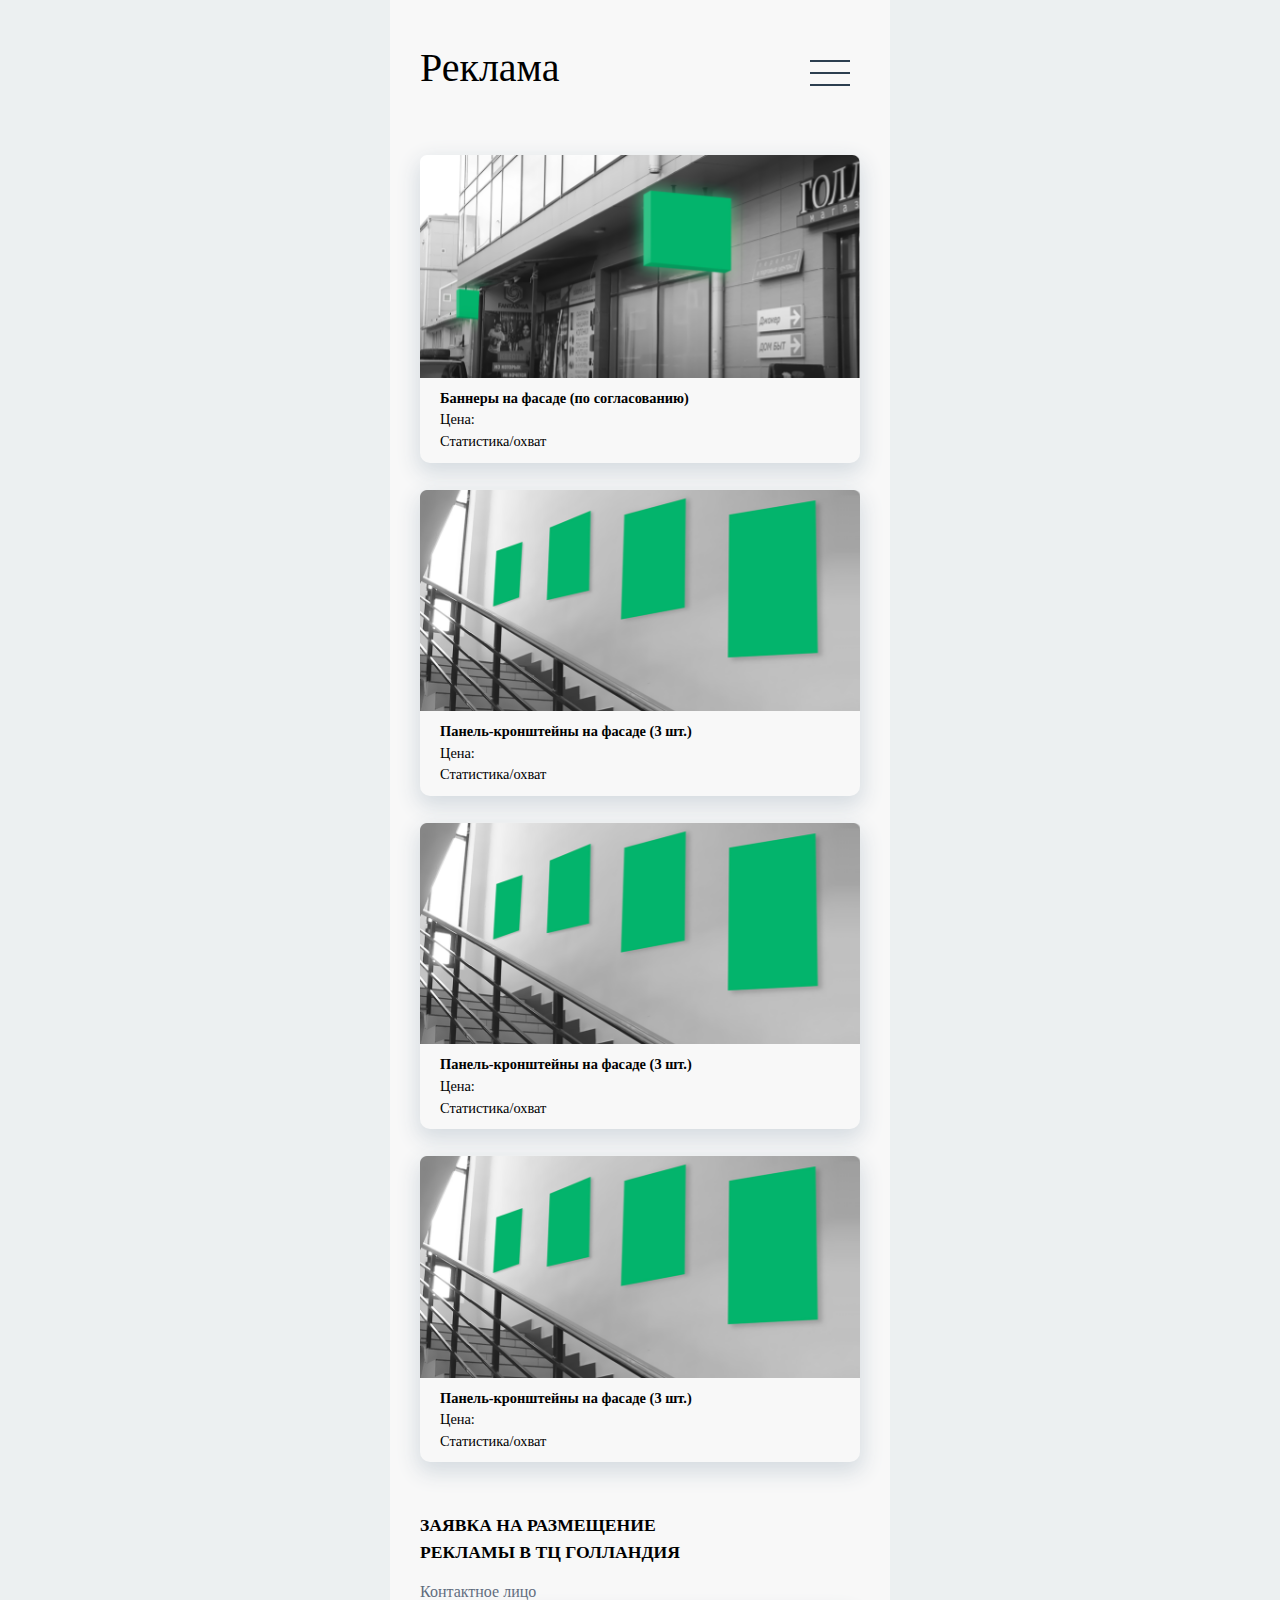
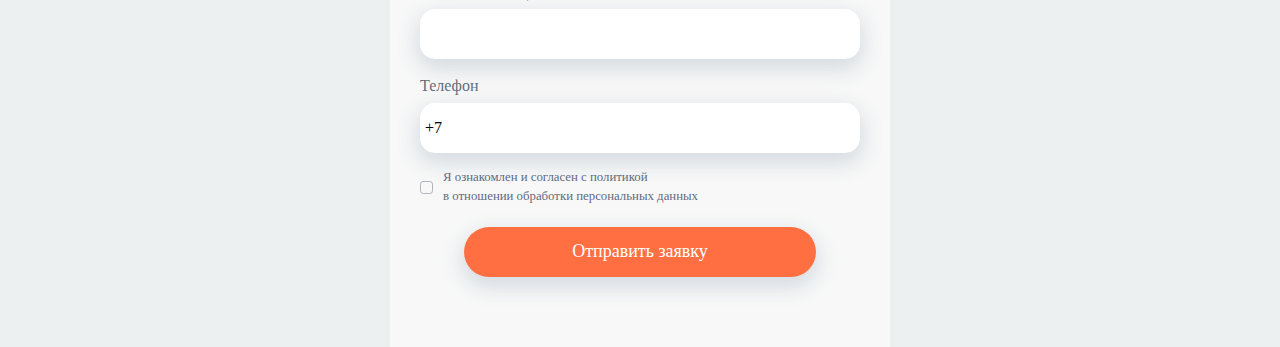
==== advertising.html @ b08ed73b "." ====
<!DOCTYPE html>
<html lang="en">
<head>
    <meta charset="UTF-8">
    <meta name="viewport" content="width=device-width, initial-scale=1.0">
    <title>Document</title>
    <link rel="stylesheet" href="style.css" />
</head>
<body>
    <header style="background-color:#f8f8f8;">
        <div class="logo">
            <h1>Реклама</h1>
        </div>
        <nav>
            <input id="btn-1" type="checkbox"/>
            <label for="btn-1" class="menu_btn">
                <span class="hamburger">
                    <span class="line-1"></span>
                    <span class="line-2"></span>
                    <span class="line-3"></span>
                    <span class="cross"></span>
                </span>
            </label>
            <div class="menu_box">
                <ul class="menu_content">
                    <li><a class="menu_item" href="index.html">Шопинг</a></li>
                    <li><a class="menu_item" href="index.html">Еда</a></li>
                    <li><a class="menu_item" href="index.html">Развлечения</a></li>
                    <li><a class="menu_item" href="rent.html">Аренда</a></li>
                    <li><a class="menu_item" href="advertising.html">Реклама</a></li>
                    <li><a class="menu_item" href="contacts.html">Контакты</a></li>
                </ul>
                <div class="under_content">
                    <div>
                        <div class="opening_hours">
                            <span class="opening_hours_title">Режим работы</span>
                            <div class="opening_hours_text_box">
                                <div class="opening_hours_text">
                                    <p>Понедельник - Пятница</p>
                                    <span>10:00-19:00</span>
                                </div>
                                <div class="opening_hours_text">
                                    <p>Суббота - Воскресенье</p>
                                    <span>10:00-18:00</span>
                                </div>
                            </div>
                        </div>
                        <div class="footer_social">
                            <div class="contact_details">
                                <div class="contact_details_elem">
                                    <img src="img/pin.png" alt="pin">
                                    <p style="color: 162741;">г.Йошкар-Ола, ул.Красноармейская, д.43б<br>цокольный, 1-2 этаж</p>
                                </div>
                                <div class="contact_details_elem">
                                    <img src="img/phone.png" alt="phone">
                                    <p style="color: #0454c6;">8 (8362) 51-55-00</p>
                                </div>
                                <div class="contact_details_elem">
                                    <img src="img/mail.png" alt="mail">
                                    <p>ts.gollandiya@gmail.com</p>
                                </div>
                            </div>
                            <div class="social_links">
                                <div class="links">
                                    <div class="links_elem"><img src="img/inst.png" alt=""></div>
                                    <div class="links_elem"><img src="img/vk.png" alt=""></div>
                                </div>
                            </div>
                        </div>
                    </div>
                </div>
            </div>
        </nav>
    </header>
    <main>
        <section id="content">
            <div class="ad_place" id="ad">
                <div class="ad_card">
                    <img src="img/ad1.png" alt="">
                    <div class="ad_card_text_box">
                        <p class="ad_card_title">Баннеры на фасаде (по согласованию)</p>
                        <p>Цена:<br>Статистика/охват</p>
                    </div>
                </div>
                <div class="ad_card">
                    <img src="img/ad22.png" alt="">
                    <div class="ad_card_text_box">
                        <p class="ad_card_title">Панель-кронштейны на фасаде (3 шт.)</p>
                        <p>Цена:<br>Статистика/охват</p>
                    </div>
                </div>
                <div class="ad_card">
                    <img src="img/ad22.png" alt="">
                    <div class="ad_card_text_box">
                        <p class="ad_card_title">Панель-кронштейны на фасаде (3 шт.)</p>
                        <p>Цена:<br>Статистика/охват</p>
                    </div>
                </div>
                <div class="ad_card">
                    <img src="img/ad22.png" alt="">
                    <div class="ad_card_text_box">
                        <p class="ad_card_title">Панель-кронштейны на фасаде (3 шт.)</p>
                        <p>Цена:<br>Статистика/охват</p>
                    </div>
                </div>
                <div class="form_wrapper">
                    <span class="form_title">Заявка на размещение<br>рекламы в тц голландия</span>
                    <form action="">
                        <div>
                            <label for="">Контактное лицо</label>
                            <input type="text" />
                        </div>
                        <div>
                            <label>Телефон</label>
                            <input name="tel" type="tel" pattern="^((8|\+7)[\- ]?)?(\(?\d{3}\)?[\- ]?)?[\d\- ]{7,10}$"
                                value="+7" />
                        </div>
                        <div class="confirmation_button">
                            <input type="checkbox" id="first" name="interest" value="music" class="custom-checkbox" />
                            <label for="first">Я ознакомлен и согласен с политикой<br>в отношении обработки персональных
                                данных</label>
                        </div>
                        <div class="submit_button">
                            <button>Отправить заявку</button>
                        </div>
                    </form>
                </div>
            </div>
        </section>
    </main>
    <script src="js/script.js"></script>
</body>
</html>
---- style.css ----
/* Указываем box sizing */
*,
*::before,
*::after {
    box-sizing: border-box;
}

html {
    scroll-behavior: smooth; /* свойство scroll-behavior не наследуется, применяется к прокручиваемым блокам */ 
}

input:active, :hover, :focus {
    outline: 0;
    outline-offset: 0;
}

li {
    list-style-type: none;
}

ul {
    padding-inline-start: 0px;
}

/* Убираем внутренние отступы */
ul[class],
ol[class] {
    padding: 0;
}

/* Убираем внешние отступы */
body,
h1,
h2,
h3,
h4,
p,
ul[class],
ol[class],
li,
figure,
figcaption,
blockquote,
dl,
dd {
    margin: 0;
    margin-block-start: 0px;
    margin-block-end: 0px;
    margin-inline-start: 0px;
    margin-inline-end: 0px;
}

/* Выставляем основные настройки по-умолчанию для body */
body {
    min-height: 100vh;
    scroll-behavior: smooth;
    text-rendering: optimizeSpeed;
    line-height: 1.5;
}

/* Удаляем стандартную стилизацию для всех ul и il, у которых есть атрибут class*/
ul[class],
ol[class] {
    list-style: none;
}

/* Элементы a, у которых нет класса, сбрасываем до дефолтных стилей */
a:not([class]) {
    text-decoration-skip-ink: auto;
}

/* Упрощаем работу с изображениями */
img {
    max-width: 100%;
    display: block;
}

/* Указываем понятную периодичность в потоке данных у article*/
article > * + * {
    margin-top: 1em;
}

/* Наследуем шрифты для инпутов и кнопок */
input,
button,
textarea,
select {
    font: inherit;
}

form div label, input, select {
    width: 100%;
}

/* Удаляем все анимации и переходы для людей, которые предпочитай их не использовать */
@media (prefers-reduced-motion: reduce) {
    * {
        animation-duration: 0.01ms !important;
        animation-iteration-count: 1 !important;
        transition-duration: 0.01ms !important;
        scroll-behavior: auto !important;
    }
}



header {
    display: flex;
    justify-content: space-between;
    align-items: center;
    max-width: 500px;
    width: 100%;
    margin: 0 auto;
    padding: 20px 30px;
    height: 15vh;
    background-color: #ffffff;
}

nav {
    margin-right: 30px;
}

h1 {
    font-size: 40px;
    line-height: 1em;
    font-family: 'EB Garamond', serif;
    font-weight: 400;
}

h2 {
    font-size: 20px;
    text-align: start;
    font-family: 'Roboto', sans-serif;
    line-height: 1em;
    font-weight: lighter;
}


body {
    background: rgb(236, 240, 241);
    /* text-align: center; */
}

nav input[type="checkbox"] {
    display: none;
}

.fix_scroll {
    position: fixed;
}

.hamburger {
    position: absolute;
    -webkit-transform: translate(-50%, -50%);
    transform: translate(-50%, -50%);
    cursor: pointer;
    width: 50px;
}

.line-1, .line-2, .line-3{
    position: relative;
    display: block;
    width: 40px;
    height: 2px;
    background: rgb(44, 62, 80);
    top: 0;
    margin-bottom: 10px;
    -webkit-transition: 0.5s;
    transition: 0.5s;
    border: none;
    margin-left: auto;
    margin-right: auto;
}

.line-1{
    -webkit-transition-delay: 0.5s;
    transition-delay: 0.5s;
}

.line-2{
    -webkit-transition-delay: 0.8s;
    transition-delay: 0.8s;
}

.line-3 {
    margin-bottom: 0;
    -webkit-transition-delay: 0.9s;
    transition-delay: 0.9s;
}

#btn-1:checked ~ label .hamburger{
    width: 50px;
}

#btn-1:checked ~ label .line-1{
    width: 0;
    -webkit-transition-delay: 0.3s;
    transition-delay: 0.3s;
}

#btn-1:checked ~ label .line-2{
    width: 0;
    -webkit-transition-delay: 0.5s;
    transition-delay: 0.5s;
}

#btn-1:checked ~ label .line-3{
    width: 0;
    -webkit-transition-delay: 0.6s;
    transition-delay: 0.6s;
}

.cross, .cross:after{
    position: absolute;
    width: 0;
    height: 2px;
    background: rgb(192, 57, 43);
    top: 50%;
    left: 50%;
    -webkit-transition: 0.5s;
    transition: 0.5s;
}

.cross{
    -webkit-transform: translate(-50%, -50%) rotate(45deg);
    transform: translate(-50%, -50%) rotate(45deg);
    -webkit-transition-delay: 0.4s;
    transition-delay: 0.4s;
}

.cross:after{
    content: "";
    -webkit-transform: translate(-50%, -50%) rotate(90deg);
    transform: translate(-50%, -50%) rotate(90deg);
    -webkit-transition-delay: 0.1s;
    transition-delay: 0.1s;
}

#btn-1:checked ~ label .cross{
    width: 40px;
    -webkit-transition-delay: 0.8s;
    transition-delay: 0.8s;
}

#btn-1:checked ~ label .cross:after{
    width: 40px;
    -webkit-transition-delay: 1.1s;
    transition-delay: 1.1s;
}

.menu_box {
    display: block;
    position: fixed;
    visibility: hidden;
    top: 0;
    left: -100%;
    width: 100%;
    height: 100%;
    margin: 0;
    list-style: none;
    background-color: #f8f8f8;
    box-shadow: 1px 0px 6px rgba(0, 0, 0, .2);
    max-width: 500px;
}

/* элементы меню */
.menu_item {
    display: flex;
    align-items: center;
    justify-content: end;
    padding: 0px 20px;
    color: #333;
    font-family: "Roboto";
    font-size: 100%;
    font-weight: 300;
    font-style: normal;
    letter-spacing: normal;
    text-decoration: none;
    height: 100%;
    width: 100%;
}

.menu_content li {
    height: calc(100% / 6);
    display: flex;
    align-items: center;
    justify-content: left;
}

.menu_item:hover {
    background-color: #76008f;
    color: #ffffff;
}

#btn-1:checked ~ .menu_box {
    visibility: visible;
    left: 0;
    z-index: 2;
    margin-top: 15vh;
}

.menu_content {
    text-align: right;
    background-color: #fff;
    height: 45vh;
}

.under_content {
    height: 40vh;
    padding: 40px 20px 5% 20px;
    display: flex;
    align-items: flex-end;
}

.under_content .opening_hours {
    text-align: right;
}

.under_content .social_links {
    display: flex;
    align-items: flex-end;
}

.under_content .links {
    margin-top: 0px;
}

.contact_details_elem:last-child {
    padding-bottom: 0px;
}

.info_box .opening_hours {
    padding-bottom: 15px;
}

.swiper1 {
    max-width: 500px;
    height: 100%;
}

.swiper1_slide {
    text-align: center;
    font-size: 18px;
    background: #fff;

    /* Center slide text vertically */
    display: -webkit-box;
    display: -ms-flexbox;
    display: -webkit-flex;
    display: flex;
    -webkit-box-pack: center;
    -ms-flex-pack: center;
    -webkit-justify-content: center;
    justify-content: center;
    -webkit-box-align: center;
    -ms-flex-align: center;
    -webkit-align-items: center;
    align-items: center;
    background-size: cover; 
    background-position: center; 
    align-items: flex-end;
}

.store_collection {
    margin-bottom: 3vh;
}

.content_block_wrapper {
    margin-bottom: 3vh;
}

.swiper2 {
    width: 100%;
    height: 100%;
}

.swiper2_slide {
    font-size: 18px;
    width: 80%;

    /* Center slide text vertically */
    display: -webkit-box;
    display: -ms-flexbox;
    display: -webkit-flex;
    display: flex;
    -webkit-box-pack: center;
    -ms-flex-pack: center;
    -webkit-justify-content: center;
    justify-content: center;
    -webkit-box-align: center;
    -ms-flex-align: center;
    -webkit-align-items: center;
    align-items: center;
}

.slide_text {
	display: flex;
	align-items: flex-start;
	flex-direction: column;
	margin-bottom: 20px;
}

.slide_buttons {
	display: flex;
}

.slide_content {
    margin-bottom: 40px;
}

.slide_text_element {
	font-size: 30px;
	color: #fff;
	font-family: 'Roboto', sans-serif;
	font-weight: lighter;
}

.btn {
	background-color: transparent;
	color: #fff;
	border: #fff 2px solid;
	padding: 5px 15px;
	border-radius: 30px;
	font-family: 'Roboto', sans-serif;
	font-size: 20px;
	margin-right: 10px;
	outline: none;
}

#content {
    background-color: #f8f8f8;
    max-width: 500px;
    width: 100%;
    margin: 0 auto;
    padding: 20px 30px;;
}

.ad_card {
    box-shadow: 0 8px 21px 3px #d6dce1;
    border-radius: 10px;
    margin-bottom: 3vh;
}

.ad_card_text_box {
    padding: 10px 20px;
    font-size: 0.9rem;
}

.ad_card_title {
    font-weight: bold;
}

.form_title {
    text-transform: uppercase;
    font-size: 1.1rem;
    font-weight: bold;
    font-family: Roboto;
    display: block;
    margin-bottom: 10px;
}

form {
    margin-bottom: 3vh;
}

form input, select {
    border-radius: 15px;
    border: none;
    box-shadow: 0 8px 21px 3px #d6dce1;
    height: 50px;
    margin-top: 5px;
    padding: 0 15px;
}

form input[type="checkbox"] {
    display: block;
    width: auto;
    height: auto;
}

.confirmation_button {
    display: flex;
    font-size: 0.8rem;
    align-items: center;
}

.custom-checkbox {
    position: absolute;
    z-index: -1;
    opacity: 0;
}

.custom-checkbox + label {
    display: inline-flex;
    align-items: center;
    user-select: none;
}
.custom-checkbox + label::before {
    content: '';
    display: inline-block;
    width: 1em;
    height: 1em;
    flex-shrink: 0;
    flex-grow: 0;
    border: 1px solid #adb5bd;
    border-radius: 0.25em;
    margin-right: 0.8em;
    background-repeat: no-repeat;
    background-position: center center;
    background-size: 50% 50%;
}

.custom-checkbox:checked + label::before {
    border-color: #0b76ef;
    background-color: #0b76ef;
    background-image: url("data:image/svg+xml,%3csvg xmlns='http://www.w3.org/2000/svg' viewBox='0 0 8 8'%3e%3cpath fill='%23fff' d='M6.564.75l-3.59 3.612-1.538-1.55L0 4.26 2.974 7.25 8 2.193z'/%3e%3c/svg%3e");
}

/* стили при наведении курсора на checkbox */
.custom-checkbox:not(:disabled):not(:checked) + label:hover::before {
    border-color: #b3d7ff;
}

/* стили для активного состояния чекбокса (при нажатии на него) */
.custom-checkbox:not(:disabled):active + label::before {
    background-color: #b3d7ff;
    border-color: #b3d7ff;
}
/* стили для чекбокса, находящегося в фокусе */

.custom-checkbox:focus + label::before {
    box-shadow: 0 0 0 0.2rem rgba(0, 123, 255, 0.25);
}

/* стили для чекбокса, находящегося в фокусе и не находящегося в состоянии checked */
.custom-checkbox:focus:not(:checked) + label::before {
    border-color: #80bdff;
}

/* стили для чекбокса, находящегося в состоянии disabled */
.custom-checkbox:disabled + label::before {
    background-color: #e9ecef;
}

.form_wrapper {
    margin: 50px 0;
}

form label {
    font-family: Roboto;
    color: #5f6b7d;
}

form div {
    margin-top: 15px;
}

form input, select {
    padding: 0 5px;
}

.rental_location {
    display: flex;
    justify-content: space-between;
    font-size: 0.9rem;
}

.rental_location_elem:first-child {
    width: 42%;
}

.rental_location_elem:last-child {
    width: 47%;
}

.rental_location_elem input, label {
    display: inline-block;
}

.submit_button {
    display: flex;
    justify-content: center;
    align-items: center;
}

.submit_button button {
    border-radius: 25px;
    border: none;
    box-shadow: 0 8px 21px 3px #d6dce1;
    height: 50px;
    margin-top: 5px;
    background-color: #ff6f41;
    width: 80%;
    font-family: Roboto;
    font-size: 18px;
    color: #fff;
}

.limited {
    max-height: 60vh;
    overflow: hidden;
    position: relative;
}

.limited .limited_bottom {
    position: absolute;
    bottom: 0;
    background: linear-gradient(to bottom,rgba(248, 248, 248, 0),rgba(248, 248, 248, 1) 70%);
    width: 100%;
    height: 20vh;
    opacity: 1;
    transition: 0.3s;
}

.holder label, input {
    margin: 0;
}

.show_more {
    opacity: 0;
    position: absolute;
}

.show_more {
    opacity: 0;
    position: absolute;
}

.show_more:checked ~ .limited {
    max-height: none;
}

.show_more:checked ~ .limited .limited_bottom {
    opacity: 0;
    transition: 0.3s;
}

.show_more ~ .show_more_button:before {
    content: "Развернуть";
}

.show_more:checked ~ .show_more_button:before {
    content: "Свернуть";
}

.show_more_button {
    cursor: pointer;
    display: inline-block;
    padding: 0 15px;
    color: #777;
    border: 1px solid #ddd;
    border-radius: 10px;
    border: none;
    box-shadow: 0 0 21px 3px rgba(214, 220, 225, 0.69);
    background-color: #ffffff;
    float: right;
}

.holder input {
    width: auto;
}

.floor_content {
    margin: 20px 0;
}

.floor_content_title {
    border-radius: 62px;
    padding: 5px 10px;    
}

.floor_content ul {
    margin-bottom: 30px;
}

.floor_content ul li {
    color: #5f6b7d;
}

.floor_content ul li b {
    color: #000;
}

.opening_hours_title {
    font-family: Roboto;
    font-size: 18px;
    font-weight: 300;
    font-style: normal;
    text-transform: uppercase;
}

.opening_hours_text_box {
    margin-bottom: 15px;
}

.opening_hours_text p {
    font-size: 16px;
}

.opening_hours_text span {
    background-color: #fff;
    border-radius: 20px;
    padding: 0 10px;
}

.opening_hours_text {
    padding-bottom: 1vh;
}

.opening_hours_text:last-child {
    padding-bottom: 0px;
}


.map_card {
    background-color: #fff;
    border-radius: 20px;
    box-shadow: 0 8px 24px 3px rgba(214, 220, 225, 0.53);
}

.map_card .footer_social {
    padding: 20px 10px;
    font-size: 0.5rem;
}

.swiper1_slide {
    padding: 0 30px;
    -webkit-justify-content: end;
    justify-content: end;
    -webkit-box-align: end;
}

.content_block {
    margin-bottom: 30px;
}

.location_box {
    margin: 0px 0 30px 0;
    background-color: #fff;
    border-radius: 30px;
    border: none;
    box-shadow: 0 8px 21px 3px #d6dce1;
}

.location {
    display: flex;
    justify-content: space-between;
    align-items: center;
    height: 45px;
}

.location li {
    display: flex;
    justify-content: space-around;
    align-items: center;
    height: 100%;
}

.content_block_title {
    display: inline-block;
    font-size: 30px;
    color: #000000;
    font-family: 'Roboto', sans-serif;
    font-weight: lighter;
    margin-bottom: 5px;
}

.content_block_subtitle {
    display: inline-block;
    font-family: Roboto;
    font-size: 20px;
    font-weight: 500;
    margin-top: 10px;
}

.info_buttons {
    margin-top: 1vh;
}

.info_btn {
    background-color: transparent;
    color: #000;
    border: #cdd5dc 1px solid;
    border-radius: 15px;
    font-family: 'Roboto', sans-serif;
    font-size: 14px;
    outline: none;
    padding: 0 8px;
}

.info_btn:first-child {
    margin-right: 5px;
}

.commercial_offers_content {
    margin: 5vh 0 2vh 0;
}

.commercial_offers_elem {
    display: flex;
    align-items: center;
    justify-content: space-between;
    height: 9vh;
    box-shadow: 0 8px 24px 3px rgba(214, 220, 225, 0.53);
    border-radius: 15px;
    background-color: #ffffff;
    padding: 30px;
    color: #0378db;
    font-size: 1rem;
    text-decoration: none;
}

.commercial_offers_elem:first-child {
    margin-bottom: 2vh;
}

/* .back-to-top, .back-to-main
{
    position: fixed;
    right: 30px;
    bottom: 64px;
    width: 35px;
    height: 35px;
    background-color: #0378db;
    z-index: 1;
    border-radius: 50%;
}

.back-to-main {
    right: 75px;
} */

.second_home, .ground_home, .second_shop, .ground_shop, .second_food, .ground_food, .second_entertainment, .ground_entertainment {
    display: none;
}

.shopping_collection {
    display: none;
}

.food_collection {
    display: none;
}

.swiper_image {
    width: 26vh;
    height: 19.5vh;
}

.entertainment_collection {
    display: none;
}

.is-showing {   
    display: block;
}

.is-not-showing {   
    display: none;
}

.floor_curr {
    border-radius: 30px; border: 3px solid #e4e8ec; background-color: #fff;
}

.location_li_shop {
    background-color: #fcd003;
}

.shopping_collection_a {
    color:#fff;
}

.location_li_food {
    background-color: #ff1b00;
}

.food_collection_a {
    color:#fff;
}

.location_li_entrtnmnt {
    background-color: #76008f;
}

.entertainment_collection_a {
    color:#fff;
}

footer {
    max-width: 500px;
    width: 100%;
    margin: 0 auto;
    padding: 20px 30px;
    background-color: #ffffff;
}

h4 {
    font-size: 40px;
    line-height: 1em;
    font-family: 'EB Garamond', serif;
    font-weight: 400;
    padding-bottom: 10px;
}

.footer_social {
    display: flex;
    justify-content: space-between;
}

.contact_details_elem {
    display: flex;
    align-items: center;
    padding-bottom: 10px;
}

.contact_details_elem img {
    height: 17px;
    width: 12px;
    object-fit: contain;
    margin-right: 3px;
}

.contact_details_elem p {
    font-size: 14px;
    font-family: "Roboto Light";
    font-weight: 400;
    line-height: 15px;
}

.social_links p {
    font-size: 16px;
    font-family: "Roboto Light";
    font-weight: 400;
}

.links {
    display: flex;
    justify-content: space-around;
    margin-top: 15px;
}

.links_elem:first-child {
    margin-right: 10px;
}

.links_elem {
    display: flex;
    justify-content: center;
    align-items: center;
    width: 6vh;
    height: 6vh;
    box-shadow: 0 8px 21px 3px #d6dce1;
    background-color: #ffffff;
    border-radius: 50%;
    padding: 10px;
}

.footer_down {
    margin: 0 auto;
    max-width: 500px;
}

/* */

.checkbox-btn-group {
	display: flex;
    justify-content: space-between;
    height: 45px;
    margin-bottom: 20px;
}
.checkbox-btn-group input[type=checkbox] {
	z-index: -1;
	opacity: 0;
	display: block;
	width: 0;
	height: 0;
}
.checkbox-btn-group span {
	display: inline-block;
	cursor: pointer;
	padding: 0px 10px;
	line-height: 30px;
	border: 1px solid #999;
	border-right: none;
	transition: background 0.2s ease;
}
.checkbox-btn-group label:first-child span {
	border-radius: 4px 0 0 4px;
}
.checkbox-btn-group label:last-child span {
	border-radius: 0 4px 4px 0;
	border-right: 1px solid #999;
}
 
/* Checked */
.checkbox-btn-group input[type=checkbox]:checked + span {
	background: #ffe0a6;
}

/* Focus */
.checkbox-btn-group .focused span {
	box-shadow: 0 0 0 0.2rem rgba(0,123,255,.25);
}
 
/* Hover */
.checkbox-btn-group label:hover {
	color: #666;
}
 
/* Active */
.checkbox-btn-group input[type=checkbox]:active:not(:disabled) + span {
	background: #d2c5ac;
	color: #000;
}
 
/* Disabled */
.checkbox-btn-group input[type=checkbox]:disabled + span {
	background: #efefef;
	color: #666;
	cursor: default;
}
.checkbox-btn-group input[type=checkbox]:checked:disabled + span {
	background: #f7efdc;
}

/* @media screen and (max-width: 640px) {
    .opening_hours_text_box {
        margin-bottom: 0px;
        width: 70%;
        justify-content: space-between;
    }

    .opening_hours_title {
        width: 30%;
        text-align: start;
    }

    .opening_hours {
        display: flex;
    }
} */
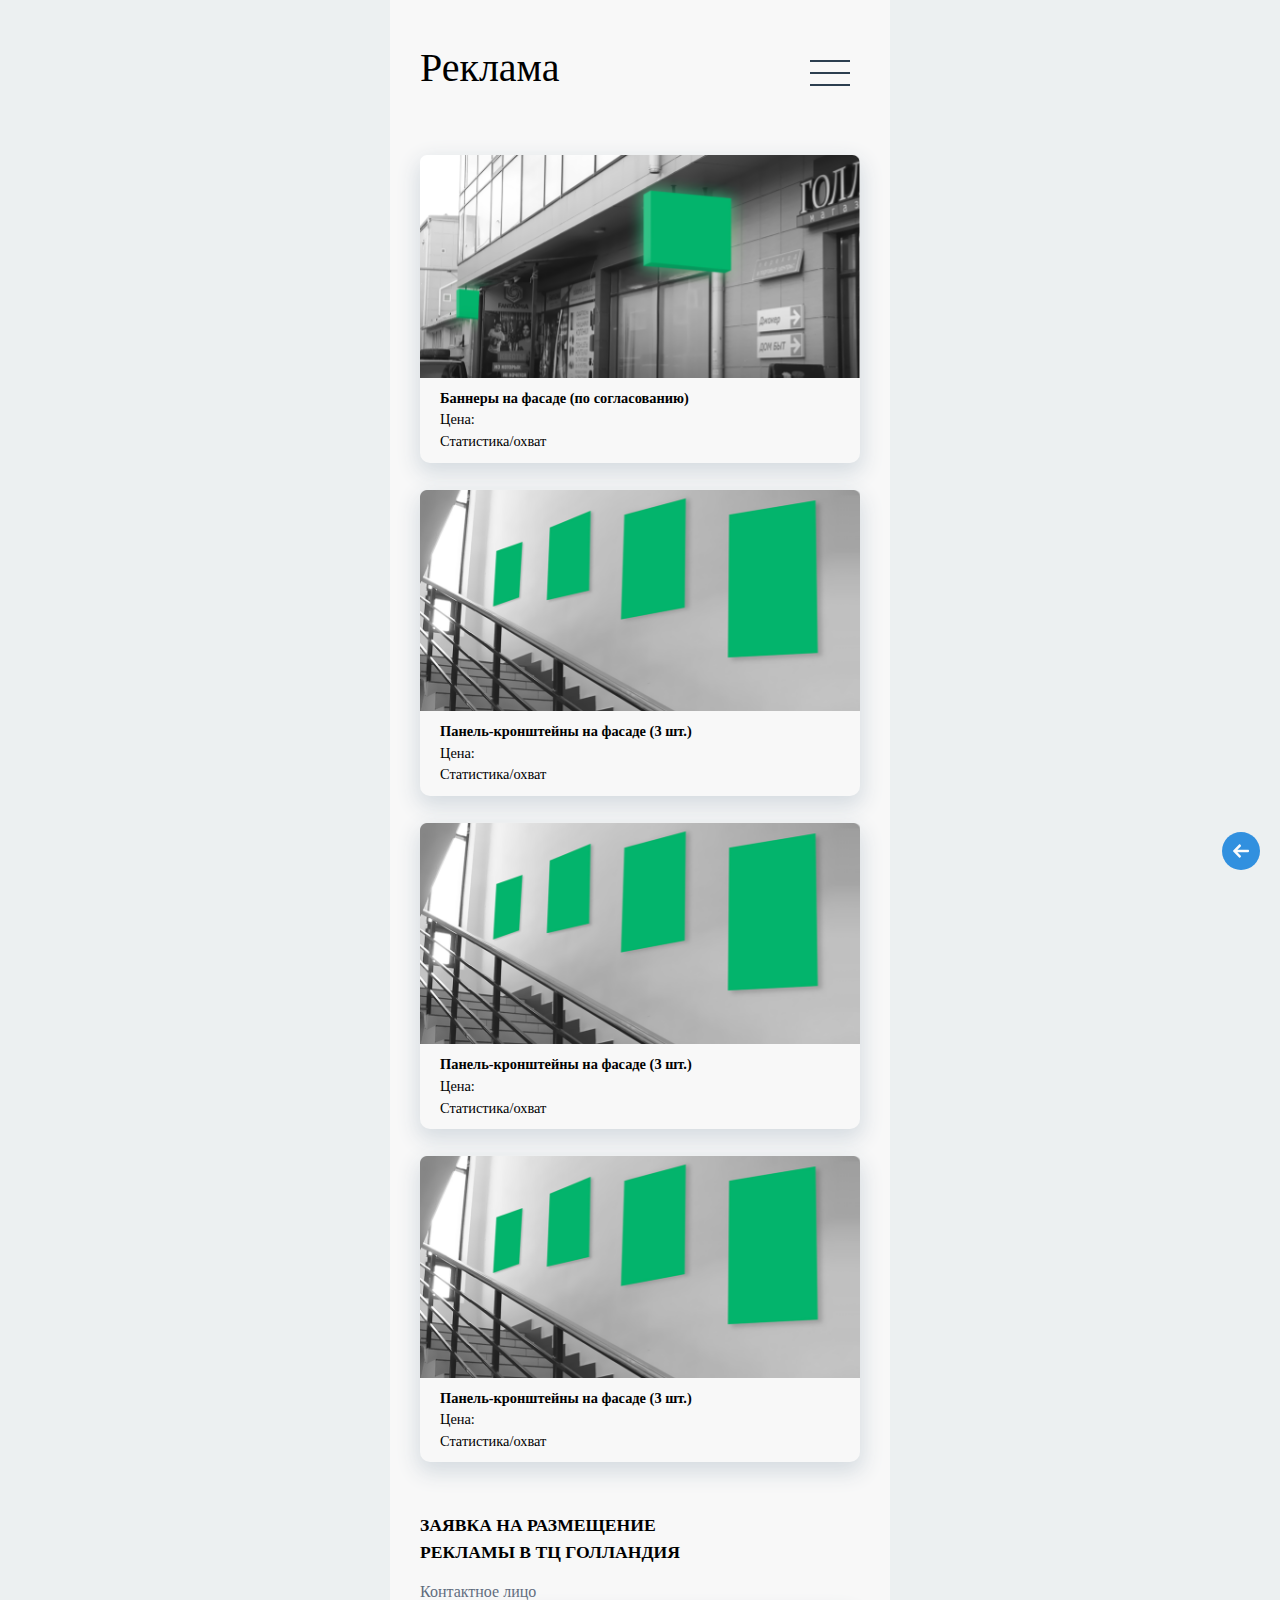
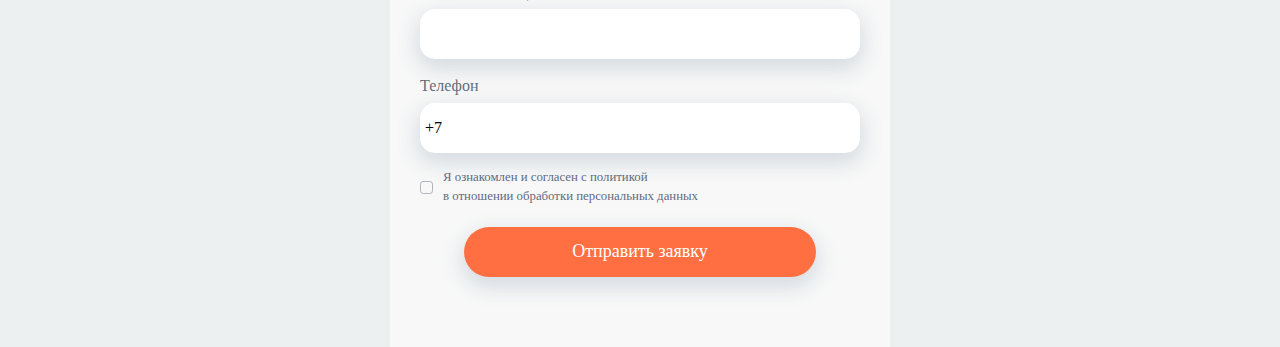
==== commit d6ef9ed6: "." ====
--- a/advertising.html
+++ b/advertising.html
@@ -128,6 +128,24 @@
             </div>
         </section>
     </main>
+    <a class="back-to-top">
+        <svg style="height: 16px;" xmlns="http://www.w3.org/2000/svg" xmlns:xlink="http://www.w3.org/1999/xlink" version="1.1" id="Layer_1" x="0px" y="0px" viewBox="0 0 492 492" style="enable-background:new 0 0 492 492;" xml:space="preserve">
+            <g>
+                <g>
+                    <path fill="#fff" d="M442.627,185.388L265.083,7.844C260.019,2.78,253.263,0,245.915,0c-7.204,0-13.956,2.78-19.02,7.844L49.347,185.388    c-10.488,10.492-10.488,27.568,0,38.052l16.12,16.128c5.064,5.06,11.82,7.844,19.028,7.844c7.204,0,14.192-2.784,19.252-7.844    l103.808-103.584v329.084c0,14.832,11.616,26.932,26.448,26.932h22.8c14.832,0,27.624-12.1,27.624-26.932V134.816l104.396,104.752    c5.06,5.06,11.636,7.844,18.844,7.844s13.864-2.784,18.932-7.844l16.072-16.128C453.163,212.952,453.123,195.88,442.627,185.388z"/>
+                </g>
+            </g>
+        </svg>
+    </a>
+    <a class="back-to-home" onclick="history.back();">
+        <svg style="height: 16px;" xmlns="http://www.w3.org/2000/svg" xmlns:xlink="http://www.w3.org/1999/xlink" version="1.1" id="Layer_1" x="0px" y="0px" viewBox="0 0 492 492" style="enable-background:new 0 0 492 492;" xml:space="preserve">
+            <g>
+                <g>
+                    <path fill="#fff" d="M464.344,207.418l0.768,0.168H135.888l103.496-103.724c5.068-5.064,7.848-11.924,7.848-19.124    c0-7.2-2.78-14.012-7.848-19.088L223.28,49.538c-5.064-5.064-11.812-7.864-19.008-7.864c-7.2,0-13.952,2.78-19.016,7.844    L7.844,226.914C2.76,231.998-0.02,238.77,0,245.974c-0.02,7.244,2.76,14.02,7.844,19.096l177.412,177.412    c5.064,5.06,11.812,7.844,19.016,7.844c7.196,0,13.944-2.788,19.008-7.844l16.104-16.112c5.068-5.056,7.848-11.808,7.848-19.008    c0-7.196-2.78-13.592-7.848-18.652L134.72,284.406h329.992c14.828,0,27.288-12.78,27.288-27.6v-22.788    C492,219.198,479.172,207.418,464.344,207.418z"/>
+                </g>
+            </g>
+        </svg>
+    </a>
     <script src="js/script.js"></script>
 </body>
 </html>--- a/style.css
+++ b/style.css
@@ -814,21 +814,25 @@
     margin-bottom: 2vh;
 }
 
-/* .back-to-top, .back-to-main
+.back-to-top, .back-to-home
 {
     position: fixed;
-    right: 30px;
-    bottom: 64px;
-    width: 35px;
-    height: 35px;
+    right: 20px;
+    bottom: 30px;
+    width: 38px;
+    height: 38px;
     background-color: #0378db;
     z-index: 1;
     border-radius: 50%;
-}
-
-.back-to-main {
-    right: 75px;
-} */
+    opacity: 0;
+    display: flex;
+    align-items: center;
+    justify-content: center;
+}
+
+.back-to-home {
+    opacity: 0.8;
+}
 
 .second_home, .ground_home, .second_shop, .ground_shop, .second_food, .ground_food, .second_entertainment, .ground_entertainment {
     display: none;
@@ -901,6 +905,21 @@
     font-family: 'EB Garamond', serif;
     font-weight: 400;
     padding-bottom: 10px;
+}
+
+.content_block_title_wrapper {
+    display: flex;
+    align-items: center;
+    justify-content: space-between;
+}
+
+.content_block_title_wrapper a {
+    text-decoration: underline;
+    color: black;
+}
+
+.content_block_title_wrapper a svg {
+    height: 20px;
 }
 
 .footer_social {
@@ -992,20 +1011,25 @@
 	border-radius: 0 4px 4px 0;
 	border-right: 1px solid #999;
 }
- 
+
 /* Checked */
-.checkbox-btn-group input[type=checkbox]:checked + span {
-	background: #ffe0a6;
-}
-
+.checkbox-btn-group input[type=checkbox]:checked + .shop_span {
+	background: #fcd003;
+    color: #fff;
+}
+
+.checkbox-btn-group input[type=checkbox]:checked + .food_span {
+	background: #ff1b00;
+    color: #fff;
+}
+
+.checkbox-btn-group input[type=checkbox]:checked + .entert_span {
+	background: #76008f;
+    color: #fff;
+}
 /* Focus */
 .checkbox-btn-group .focused span {
 	box-shadow: 0 0 0 0.2rem rgba(0,123,255,.25);
-}
- 
-/* Hover */
-.checkbox-btn-group label:hover {
-	color: #666;
 }
  
 /* Active */
